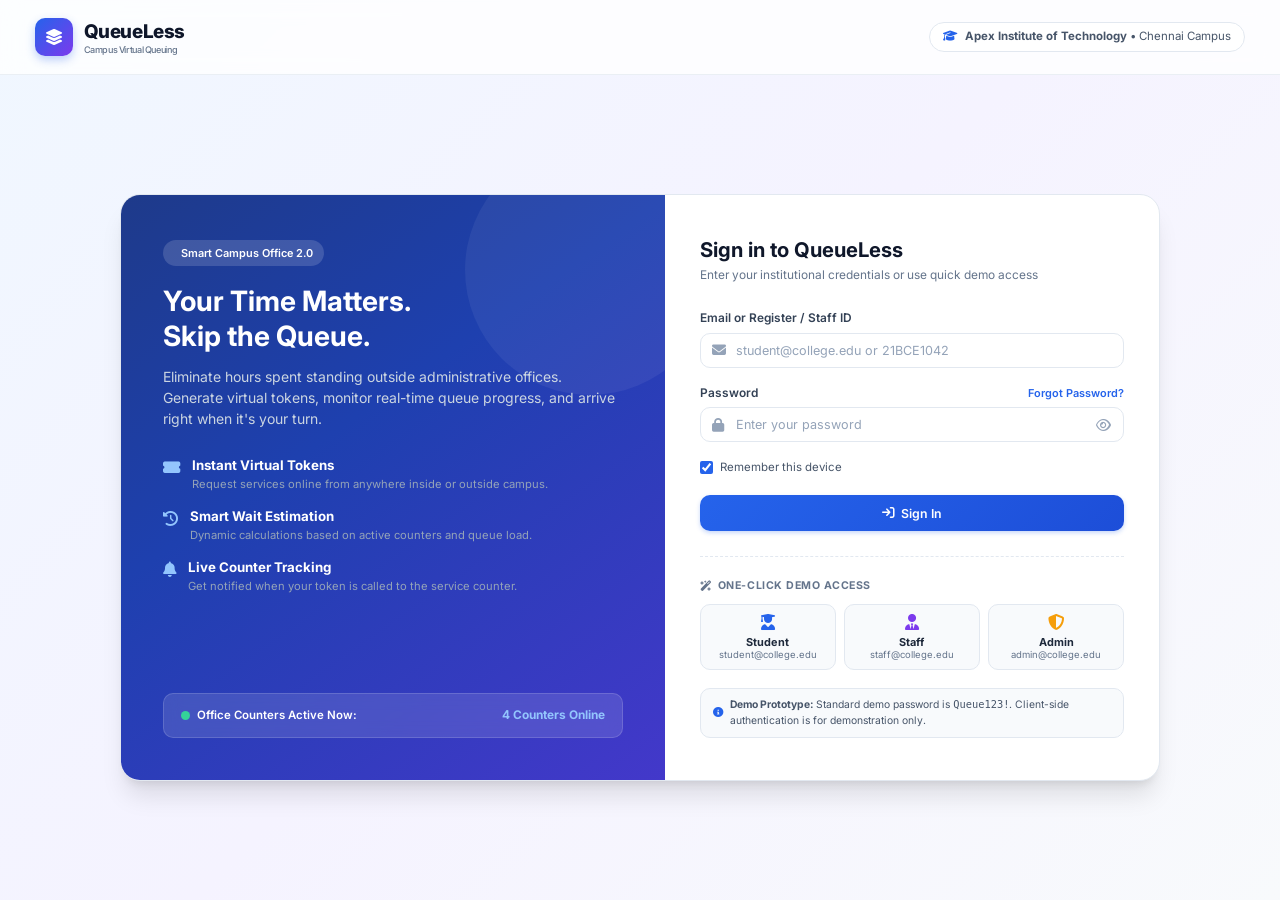
==== index.html @ 67f67917 "Initial commit: QueueLess - Smart College Queue and Token Management System" ====
<!DOCTYPE html>
<html lang="en">
<head>
  <meta charset="UTF-8">
  <meta name="viewport" content="width=device-width, initial-scale=1.0">
  <title>QueueLess – Smart College Queue and Token Management System</title>
  <link rel="preconnect" href="https://fonts.googleapis.com">
  <link rel="preconnect" href="https://fonts.gstatic.com" crossorigin>
  <link href="https://fonts.googleapis.com/css2?family=Inter:wght@300;400;500;600;700;800&display=swap" rel="stylesheet">
  <link rel="stylesheet" href="https://cdnjs.cloudflare.com/ajax/libs/font-awesome/6.5.1/css/all.min.css">
  <link rel="stylesheet" href="css/style.css">
</head>
<body class="auth-page">

  <!-- Header Bar -->
  <header class="auth-header">
    <div class="brand-logo">
      <div class="logo-icon">
        <i class="fa-solid fa-layer-group"></i>
      </div>
      <div>
        <span>QueueLess</span>
        <span style="font-size: 0.65rem; display: block; font-weight: 500; color: var(--slate-500); margin-top: -3px;">
          Campus Virtual Queuing
        </span>
      </div>
    </div>

    <div class="institution-pill">
      <i class="fa-solid fa-graduation-cap" style="color: var(--primary-600);"></i>
      <span><strong>Apex Institute of Technology</strong> • Chennai Campus</span>
    </div>
  </header>

  <!-- Main Container -->
  <main class="auth-main-container">
    <div class="auth-card-wrapper">
      
      <!-- Left Hero Pane -->
      <div class="auth-hero-pane">
        <div class="auth-hero-content">
          <div style="display: inline-flex; align-items: center; gap: 0.5rem; background: rgba(255,255,255,0.15); padding: 0.35rem 0.8rem; border-radius: var(--radius-full); font-size: 0.78rem; font-weight: 600; margin-bottom: 1.25rem;">
            <i class="fa-solid fa-sparkles"></i> Smart Campus Office 2.0
          </div>
          <h2>Your Time Matters.<br>Skip the Queue.</h2>
          <p>
            Eliminate hours spent standing outside administrative offices. Generate virtual tokens, monitor real-time queue progress, and arrive right when it's your turn.
          </p>

          <div class="feature-list">
            <div class="feature-item">
              <i class="fa-solid fa-ticket-simple"></i>
              <div>
                <h4>Instant Virtual Tokens</h4>
                <p>Request services online from anywhere inside or outside campus.</p>
              </div>
            </div>
            <div class="feature-item">
              <i class="fa-solid fa-clock-rotate-left"></i>
              <div>
                <h4>Smart Wait Estimation</h4>
                <p>Dynamic calculations based on active counters and queue load.</p>
              </div>
            </div>
            <div class="feature-item">
              <i class="fa-solid fa-bell"></i>
              <div>
                <h4>Live Counter Tracking</h4>
                <p>Get notified when your token is called to the service counter.</p>
              </div>
            </div>
          </div>
        </div>

        <div class="live-ticker-badge">
          <div style="display: flex; align-items: center;">
            <span class="pulse-dot"></span>
            <span style="font-size: 0.82rem; font-weight: 600;">Office Counters Active Now:</span>
          </div>
          <span style="font-size: 0.85rem; font-weight: 700; color: #93c5fd;" id="active-counters-counter">4 Counters Online</span>
        </div>
      </div>

      <!-- Right Form Pane -->
      <div class="auth-form-pane">
        <div class="auth-form-header">
          <h3>Sign in to QueueLess</h3>
          <p>Enter your institutional credentials or use quick demo access</p>
        </div>

        <form id="login-form">
          <div class="form-group">
            <label class="form-label" for="login-email">Email or Register / Staff ID</label>
            <div class="input-with-icon">
              <i class="fa-solid fa-envelope icon-prefix"></i>
              <input type="email" id="login-email" class="form-control" placeholder="student@college.edu or 21BCE1042" required autocomplete="email">
            </div>
          </div>

          <div class="form-group">
            <div style="display: flex; justify-content: space-between; align-items: center;">
              <label class="form-label" for="login-password">Password</label>
              <a href="#" id="btn-forgot-password" style="font-size: 0.78rem; font-weight: 600;">Forgot Password?</a>
            </div>
            <div class="input-with-icon">
              <i class="fa-solid fa-lock icon-prefix"></i>
              <input type="password" id="login-password" class="form-control" placeholder="Enter your password" required autocomplete="current-password">
              <button type="button" class="toggle-password" id="toggle-password-btn" aria-label="Toggle password visibility">
                <i class="fa-regular fa-eye"></i>
              </button>
            </div>
          </div>

          <div style="display: flex; align-items: center; justify-content: space-between; margin-bottom: 1.4rem;">
            <label style="display: flex; align-items: center; gap: 0.5rem; font-size: 0.82rem; color: var(--slate-600); cursor: pointer;">
              <input type="checkbox" id="remember-me" checked style="accent-color: var(--primary-600);">
              Remember this device
            </label>
          </div>

          <button type="submit" class="btn btn-primary" style="width: 100%; padding: 0.75rem;">
            <i class="fa-solid fa-arrow-right-to-bracket"></i> Sign In
          </button>
        </form>

        <!-- Quick 1-Click Demo Logins -->
        <div class="demo-accounts-section">
          <div class="demo-pills-label">
            <i class="fa-solid fa-wand-magic-sparkles"></i> One-Click Demo Access
          </div>

          <div class="demo-buttons-grid">
            <button type="button" class="demo-btn student" id="demo-student-btn" title="Login as Student (Aarav Patel)">
              <i class="fa-solid fa-user-graduate"></i>
              <span class="role-title">Student</span>
              <span class="role-desc">student@college.edu</span>
            </button>

            <button type="button" class="demo-btn staff" id="demo-staff-btn" title="Login as Office Staff (Mrs. Rekha Sharma)">
              <i class="fa-solid fa-user-tie"></i>
              <span class="role-title">Staff</span>
              <span class="role-desc">staff@college.edu</span>
            </button>

            <button type="button" class="demo-btn admin" id="demo-admin-btn" title="Login as Administrator (Dean Office)">
              <i class="fa-solid fa-shield-halved"></i>
              <span class="role-title">Admin</span>
              <span class="role-desc">admin@college.edu</span>
            </button>
          </div>

          <div class="disclaimer-banner">
            <i class="fa-solid fa-circle-info" style="color: var(--primary-600);"></i>
            <span>
              <strong>Demo Prototype:</strong> Standard demo password is <code>Queue123!</code>. Client-side authentication is for demonstration only.
            </span>
          </div>
        </div>

      </div>

    </div>
  </main>

  <!-- Forgot Password Modal -->
  <div class="modal-backdrop" id="modal-forgot-password">
    <div class="modal-card">
      <div class="modal-header">
        <h3><i class="fa-solid fa-key" style="color: var(--primary-600);"></i> Password Recovery</h3>
        <button class="close-btn" data-modal-close="modal-forgot-password"><i class="fa-solid fa-xmark"></i></button>
      </div>
      <div class="modal-body">
        <p style="font-size: 0.88rem; color: var(--slate-600); margin-bottom: 1.25rem;">
          In this prototype environment, enter your registered college email address to receive mock password reset instructions.
        </p>
        <div class="form-group">
          <label class="form-label" for="recovery-email">College Email ID</label>
          <div class="input-with-icon">
            <i class="fa-solid fa-envelope icon-prefix"></i>
            <input type="email" id="recovery-email" class="form-control" placeholder="yourname@college.edu" value="student@college.edu">
          </div>
        </div>
      </div>
      <div class="modal-footer">
        <button type="button" class="btn btn-secondary" data-modal-close="modal-forgot-password">Cancel</button>
        <button type="button" class="btn btn-primary" id="btn-submit-recovery">Send Reset Link</button>
      </div>
    </div>
  </div>

  <!-- Scripts -->
  <script src="js/data.js"></script>
  <script src="js/app.js"></script>
  <script>
    document.addEventListener('DOMContentLoaded', () => {
      // Check if already logged in
      const existingUser = window.queueLessStore.getAuth();
      if (existingUser) {
        if (existingUser.role === 'Student') window.location.href = 'student-dashboard.html';
        else if (existingUser.role === 'Staff') window.location.href = 'staff-dashboard.html';
        else if (existingUser.role === 'Admin') window.location.href = 'admin-dashboard.html';
        return;
      }

      // Password toggle
      const toggleBtn = document.getElementById('toggle-password-btn');
      const passwordInput = document.getElementById('login-password');
      toggleBtn.addEventListener('click', () => {
        const type = passwordInput.getAttribute('type') === 'password' ? 'text' : 'password';
        passwordInput.setAttribute('type', type);
        toggleBtn.innerHTML = type === 'password' ? '<i class="fa-regular fa-eye"></i>' : '<i class="fa-regular fa-eye-slash"></i>';
      });

      // Quick 1-Click Demo Buttons
      document.getElementById('demo-student-btn').addEventListener('click', () => {
        document.getElementById('login-email').value = 'student@college.edu';
        document.getElementById('login-password').value = 'Queue123!';
        submitLogin('student@college.edu', 'Queue123!');
      });

      document.getElementById('demo-staff-btn').addEventListener('click', () => {
        document.getElementById('login-email').value = 'staff@college.edu';
        document.getElementById('login-password').value = 'Queue123!';
        submitLogin('staff@college.edu', 'Queue123!');
      });

      document.getElementById('demo-admin-btn').addEventListener('click', () => {
        document.getElementById('login-email').value = 'admin@college.edu';
        document.getElementById('login-password').value = 'Queue123!';
        submitLogin('admin@college.edu', 'Queue123!');
      });

      // Form Submit
      const loginForm = document.getElementById('login-form');
      loginForm.addEventListener('submit', (e) => {
        e.preventDefault();
        const email = document.getElementById('login-email').value.trim();
        const password = document.getElementById('login-password').value;
        submitLogin(email, password);
      });

      function submitLogin(email, password) {
        if (!email || !password) {
          QueueLessApp.showToast('Please enter both email and password.', 'error', 'Validation Error');
          return;
        }

        // Demo credential checks
        let userRole = null;
        let userData = null;

        if (email.toLowerCase() === 'student@college.edu' || email.toLowerCase() === '21bce1042') {
          userRole = 'Student';
          const profile = window.queueLessStore.getStudentProfile();
          userData = {
            name: profile.name,
            email: profile.email,
            role: 'Student',
            id: profile.registerNumber,
            department: profile.department
          };
        } else if (email.toLowerCase() === 'staff@college.edu') {
          userRole = 'Staff';
          const staff = window.queueLessStore.getStaff()[0];
          userData = {
            name: staff.name,
            email: staff.email,
            role: 'Staff',
            id: staff.id,
            department: staff.department
          };
        } else if (email.toLowerCase() === 'admin@college.edu') {
          userRole = 'Admin';
          userData = {
            name: 'Dr. K. Narayanan (Dean)',
            email: 'admin@college.edu',
            role: 'Admin',
            id: 'ADM-001',
            department: 'College Administration'
          };
        } else {
          // If password matches demo standard, infer role or default to Student
          if (password === 'Queue123!') {
            userRole = 'Student';
            userData = {
              name: email.split('@')[0].toUpperCase(),
              email: email,
              role: 'Student',
              id: 'STU-' + Math.floor(Math.random() * 9000 + 1000),
              department: 'General Engineering'
            };
          } else {
            QueueLessApp.showToast('Invalid credentials. For demo, use student@college.edu, staff@college.edu, or admin@college.edu with password Queue123!', 'error', 'Login Failed');
            return;
          }
        }

        // Store session
        window.queueLessStore.setAuth(userData);
        QueueLessApp.showToast(`Welcome back, ${userData.name}! Redirecting to ${userRole} Dashboard...`, 'success', 'Login Successful');

        setTimeout(() => {
          if (userRole === 'Student') window.location.href = 'student-dashboard.html';
          else if (userRole === 'Staff') window.location.href = 'staff-dashboard.html';
          else if (userRole === 'Admin') window.location.href = 'admin-dashboard.html';
        }, 700);
      }

      // Forgot password modal triggers
      document.getElementById('btn-forgot-password').addEventListener('click', (e) => {
        e.preventDefault();
        QueueLessApp.openModal('modal-forgot-password');
      });

      document.getElementById('btn-submit-recovery').addEventListener('click', () => {
        const email = document.getElementById('recovery-email').value;
        if (!email) {
          QueueLessApp.showToast('Please enter your registered email.', 'error');
          return;
        }
        QueueLessApp.closeModal('modal-forgot-password');
        QueueLessApp.showToast(`Password recovery link simulated for ${email}. Check your demo mailbox!`, 'success', 'Recovery Email Sent');
      });
    });
  </script>
</body>
</html>
---- css/style.css ----
/* ==========================================================================
   QueueLess - Smart College Queue and Token Management System
   style.css - Premium Modern SaaS Design System
   ========================================================================== */

@import url('https://fonts.googleapis.com/css2?family=Inter:wght@300;400;500;600;700;800&display=swap');

:root {
  /* Brand Color Palette */
  --primary-50: #eff6ff;
  --primary-100: #dbeafe;
  --primary-200: #bfdbfe;
  --primary-500: #3b82f6;
  --primary-600: #2563eb;
  --primary-700: #1d4ed8;
  --primary-800: #1e40af;
  --primary-900: #1e3a8a;

  /* Accent Colors (Subtle Violet) */
  --accent-50: #f5f3ff;
  --accent-100: #ede9fe;
  --accent-500: #8b5cf6;
  --accent-600: #7c3aed;
  --accent-700: #6d28d9;

  /* Neutral Shades */
  --slate-50: #f8fafc;
  --slate-100: #f1f5f9;
  --slate-200: #e2e8f0;
  --slate-300: #cbd5e1;
  --slate-400: #94a3b8;
  --slate-500: #64748b;
  --slate-600: #475569;
  --slate-700: #334155;
  --slate-800: #1e293b;
  --slate-900: #0f172a;

  /* Semantic Feedback */
  --success-bg: #ecfdf5;
  --success-text: #065f46;
  --success-border: #a7f3d0;
  --success-main: #10b981;

  --warning-bg: #fffbeb;
  --warning-text: #92400e;
  --warning-border: #fde68a;
  --warning-main: #f59e0b;

  --danger-bg: #fef2f2;
  --danger-text: #991b1b;
  --danger-border: #fecaca;
  --danger-main: #ef4444;

  --info-bg: #f0f9ff;
  --info-text: #075985;
  --info-border: #bae6fd;
  --info-main: #0ea5e9;

  /* Surfaces & Shadows */
  --bg-page: #f8fafc;
  --bg-card: #ffffff;
  --border-light: #e2e8f0;
  --border-hover: #cbd5e1;
  
  --shadow-xs: 0 1px 2px 0 rgb(0 0 0 / 0.05);
  --shadow-sm: 0 1px 3px 0 rgb(0 0 0 / 0.1), 0 1px 2px -1px rgb(0 0 0 / 0.1);
  --shadow-md: 0 4px 6px -1px rgb(0 0 0 / 0.1), 0 2px 4px -2px rgb(0 0 0 / 0.1);
  --shadow-lg: 0 10px 15px -3px rgb(0 0 0 / 0.1), 0 4px 6px -4px rgb(0 0 0 / 0.1);
  --shadow-xl: 0 20px 25px -5px rgb(0 0 0 / 0.1), 0 8px 10px -6px rgb(0 0 0 / 0.1);
  --shadow-floating: 0 14px 28px rgba(37, 99, 235, 0.12), 0 10px 10px rgba(0, 0, 0, 0.06);

  /* Dimensions */
  --sidebar-width: 260px;
  --navbar-height: 70px;
  --radius-sm: 6px;
  --radius-md: 10px;
  --radius-lg: 14px;
  --radius-xl: 20px;
  --radius-full: 9999px;

  /* Transitions */
  --transition-fast: 150ms ease;
  --transition-normal: 250ms ease;
}

/* ==========================================================================
   Base & Reset
   ========================================================================== */
*, *::before, *::after {
  box-sizing: border-box;
  margin: 0;
  padding: 0;
}

html {
  font-family: 'Inter', system-ui, -apple-system, BlinkMacSystemFont, "Segoe UI", Roboto, sans-serif;
  font-size: 14px;
  line-height: 1.5;
  color: var(--slate-800);
  background-color: var(--bg-page);
  -webkit-font-smoothing: antialiased;
  -moz-osx-font-smoothing: grayscale;
}

body {
  min-height: 100vh;
  overflow-x: hidden;
  background-color: var(--bg-page);
}

a {
  color: var(--primary-600);
  text-decoration: none;
  transition: color var(--transition-fast);
}

a:hover {
  color: var(--primary-800);
}

button {
  font-family: inherit;
  cursor: pointer;
  border: none;
  background: none;
  outline: none;
}

input, select, textarea {
  font-family: inherit;
  font-size: inherit;
  color: inherit;
  outline: none;
}

img {
  max-width: 100%;
  display: block;
}

/* Utility Typography */
h1, h2, h3, h4, h5, h6 {
  font-weight: 700;
  color: var(--slate-900);
  line-height: 1.25;
}

h1 { font-size: 1.85rem; }
h2 { font-size: 1.45rem; }
h3 { font-size: 1.2rem; }
h4 { font-size: 1.05rem; }

p {
  color: var(--slate-600);
}

.text-muted { color: var(--slate-500) !important; }
.text-xs { font-size: 0.75rem; }
.text-sm { font-size: 0.85rem; }
.text-md { font-size: 0.95rem; }
.text-lg { font-size: 1.15rem; }
.text-xl { font-size: 1.35rem; }
.font-semibold { font-weight: 600; }
.font-bold { font-weight: 700; }

/* ==========================================================================
   Buttons & Interactive Elements
   ========================================================================== */
.btn {
  display: inline-flex;
  align-items: center;
  justify-content: center;
  gap: 0.5rem;
  padding: 0.6rem 1.1rem;
  font-size: 0.88rem;
  font-weight: 600;
  border-radius: var(--radius-md);
  transition: all var(--transition-fast);
  white-space: nowrap;
}

.btn-primary {
  background: linear-gradient(135deg, var(--primary-600), var(--primary-700));
  color: #ffffff;
  box-shadow: 0 2px 4px rgba(37, 99, 235, 0.25);
}

.btn-primary:hover {
  background: linear-gradient(135deg, var(--primary-700), var(--primary-800));
  box-shadow: 0 4px 8px rgba(37, 99, 235, 0.35);
  transform: translateY(-1px);
}

.btn-secondary {
  background-color: var(--slate-100);
  color: var(--slate-700);
  border: 1px solid var(--slate-200);
}

.btn-secondary:hover {
  background-color: var(--slate-200);
  color: var(--slate-900);
}

.btn-outline {
  background-color: transparent;
  color: var(--primary-600);
  border: 1.5px solid var(--primary-200);
}

.btn-outline:hover {
  background-color: var(--primary-50);
  border-color: var(--primary-600);
}

.btn-success {
  background-color: var(--success-main);
  color: #ffffff;
}

.btn-success:hover {
  background-color: #059669;
}

.btn-danger {
  background-color: var(--danger-main);
  color: #ffffff;
}

.btn-danger:hover {
  background-color: #dc2626;
}

.btn-warning {
  background-color: var(--warning-main);
  color: #ffffff;
}

.btn-warning:hover {
  background-color: #d97706;
}

.btn-sm {
  padding: 0.38rem 0.75rem;
  font-size: 0.8rem;
  border-radius: var(--radius-sm);
}

.btn-lg {
  padding: 0.85rem 1.6rem;
  font-size: 1rem;
  border-radius: var(--radius-lg);
}

.btn-icon-only {
  width: 36px;
  height: 36px;
  padding: 0;
  border-radius: var(--radius-md);
  display: inline-flex;
  align-items: center;
  justify-content: center;
}

/* ==========================================================================
   Badges & Tags
   ========================================================================== */
.badge {
  display: inline-flex;
  align-items: center;
  gap: 0.35rem;
  padding: 0.25rem 0.65rem;
  font-size: 0.75rem;
  font-weight: 600;
  border-radius: var(--radius-full);
  text-transform: capitalize;
  letter-spacing: 0.02em;
}

.badge-waiting {
  background-color: #fef3c7;
  color: #92400e;
  border: 1px solid #fde68a;
}

.badge-called {
  background-color: #ede9fe;
  color: #6d28d9;
  border: 1px solid #ddd6fe;
  animation: pulse-border 2s infinite;
}

.badge-processing {
  background-color: #dbeafe;
  color: #1e40af;
  border: 1px solid #bfdbfe;
}

.badge-completed {
  background-color: #d1fae5;
  color: #065f46;
  border: 1px solid #a7f3d0;
}

.badge-cancelled {
  background-color: #fee2e2;
  color: #991b1b;
  border: 1px solid #fecaca;
}

.badge-priority {
  background: linear-gradient(135deg, #ef4444, #dc2626);
  color: #ffffff;
  font-size: 0.7rem;
  padding: 0.2rem 0.55rem;
  text-transform: uppercase;
  font-weight: 700;
  box-shadow: 0 1px 3px rgba(239, 68, 68, 0.35);
}

.badge-available {
  background-color: #d1fae5;
  color: #065f46;
  border: 1px solid #a7f3d0;
}

.badge-serving {
  background-color: #dbeafe;
  color: #1e40af;
  border: 1px solid #bfdbfe;
}

.badge-paused {
  background-color: #fef3c7;
  color: #92400e;
  border: 1px solid #fde68a;
}

.badge-offline {
  background-color: #f1f5f9;
  color: #64748b;
  border: 1px solid #e2e8f0;
}

@keyframes pulse-border {
  0% { box-shadow: 0 0 0 0 rgba(124, 58, 237, 0.4); }
  70% { box-shadow: 0 0 0 6px rgba(124, 58, 237, 0); }
  100% { box-shadow: 0 0 0 0 rgba(124, 58, 237, 0); }
}

/* ==========================================================================
   Form Controls
   ========================================================================== */
.form-group {
  margin-bottom: 1.15rem;
  display: flex;
  flex-direction: column;
  gap: 0.4rem;
}

.form-label {
  font-size: 0.85rem;
  font-weight: 600;
  color: var(--slate-700);
}

.form-control {
  width: 100%;
  padding: 0.65rem 0.95rem;
  border: 1.5px solid var(--slate-200);
  border-radius: var(--radius-md);
  background-color: #ffffff;
  color: var(--slate-800);
  font-size: 0.9rem;
  transition: all var(--transition-fast);
}

.form-control:focus {
  border-color: var(--primary-600);
  box-shadow: 0 0 0 3px rgba(37, 99, 235, 0.15);
}

.form-control::placeholder {
  color: var(--slate-400);
}

.input-with-icon {
  position: relative;
  display: flex;
  align-items: center;
}

.input-with-icon i.icon-prefix {
  position: absolute;
  left: 0.9rem;
  color: var(--slate-400);
  pointer-events: none;
}

.input-with-icon .form-control {
  padding-left: 2.5rem;
}

.input-with-icon .toggle-password {
  position: absolute;
  right: 0.9rem;
  color: var(--slate-400);
  cursor: pointer;
  background: none;
  border: none;
  padding: 0;
}

.input-with-icon .toggle-password:hover {
  color: var(--slate-700);
}

.form-hint {
  font-size: 0.75rem;
  color: var(--slate-500);
}

/* ==========================================================================
   Cards & Layout Components
   ========================================================================== */
.card {
  background: var(--bg-card);
  border-radius: var(--radius-lg);
  border: 1px solid var(--border-light);
  box-shadow: var(--shadow-sm);
  padding: 1.4rem;
  transition: box-shadow var(--transition-normal);
}

.card:hover {
  box-shadow: var(--shadow-md);
}

.card-header {
  display: flex;
  align-items: center;
  justify-content: space-between;
  margin-bottom: 1.1rem;
  padding-bottom: 0.75rem;
  border-bottom: 1px solid var(--slate-100);
}

.card-title {
  font-size: 1.1rem;
  font-weight: 700;
  color: var(--slate-900);
  display: flex;
  align-items: center;
  gap: 0.6rem;
}

.card-title i {
  color: var(--primary-600);
}

/* KPI Stat Cards */
.stats-grid {
  display: grid;
  grid-template-columns: repeat(auto-fit, minmax(210px, 1fr));
  gap: 1.1rem;
  margin-bottom: 1.6rem;
}

.stat-card {
  background: var(--bg-card);
  border: 1px solid var(--border-light);
  border-radius: var(--radius-lg);
  padding: 1.25rem;
  display: flex;
  align-items: center;
  gap: 1.1rem;
  box-shadow: var(--shadow-xs);
  transition: all var(--transition-fast);
}

.stat-card:hover {
  transform: translateY(-2px);
  box-shadow: var(--shadow-md);
  border-color: var(--slate-300);
}

.stat-icon {
  width: 48px;
  height: 48px;
  border-radius: var(--radius-md);
  display: flex;
  align-items: center;
  justify-content: center;
  font-size: 1.35rem;
  flex-shrink: 0;
}

.stat-icon.blue { background-color: var(--primary-50); color: var(--primary-600); }
.stat-icon.violet { background-color: var(--accent-50); color: var(--accent-600); }
.stat-icon.green { background-color: var(--success-bg); color: var(--success-main); }
.stat-icon.amber { background-color: var(--warning-bg); color: var(--warning-main); }
.stat-icon.red { background-color: var(--danger-bg); color: var(--danger-main); }

.stat-content {
  display: flex;
  flex-direction: column;
}

.stat-value {
  font-size: 1.55rem;
  font-weight: 800;
  color: var(--slate-900);
  line-height: 1.2;
}

.stat-label {
  font-size: 0.8rem;
  color: var(--slate-500);
  font-weight: 500;
}

.stat-trend {
  font-size: 0.72rem;
  margin-top: 0.25rem;
  display: flex;
  align-items: center;
  gap: 0.25rem;
}

.trend-up { color: var(--success-main); }
.trend-down { color: var(--danger-main); }

/* ==========================================================================
   Public Auth Screen (Login)
   ========================================================================== */
.auth-page {
  min-height: 100vh;
  display: flex;
  flex-direction: column;
  background: linear-gradient(135deg, #f0f7ff 0%, #f5f3ff 50%, #f8fafc 100%);
  position: relative;
}

.auth-header {
  display: flex;
  align-items: center;
  justify-content: space-between;
  padding: 1.25rem 2.5rem;
  border-bottom: 1px solid rgba(226, 232, 240, 0.7);
  background: rgba(255, 255, 255, 0.8);
  backdrop-filter: blur(10px);
}

.brand-logo {
  display: flex;
  align-items: center;
  gap: 0.75rem;
  font-size: 1.35rem;
  font-weight: 800;
  color: var(--slate-900);
  letter-spacing: -0.02em;
}

.brand-logo .logo-icon {
  width: 38px;
  height: 38px;
  background: linear-gradient(135deg, var(--primary-600), var(--accent-600));
  color: #ffffff;
  border-radius: var(--radius-md);
  display: flex;
  align-items: center;
  justify-content: center;
  font-size: 1.15rem;
  box-shadow: 0 4px 10px rgba(37, 99, 235, 0.3);
}

.institution-pill {
  display: flex;
  align-items: center;
  gap: 0.6rem;
  font-size: 0.82rem;
  color: var(--slate-600);
  background: #ffffff;
  padding: 0.4rem 0.9rem;
  border-radius: var(--radius-full);
  border: 1px solid var(--slate-200);
}

.auth-main-container {
  flex: 1;
  display: flex;
  align-items: center;
  justify-content: center;
  padding: 2.5rem 1.5rem;
}

.auth-card-wrapper {
  width: 100%;
  max-width: 1040px;
  display: grid;
  grid-template-columns: 1.1fr 1fr;
  background: #ffffff;
  border-radius: var(--radius-xl);
  border: 1px solid var(--slate-200);
  box-shadow: var(--shadow-xl);
  overflow: hidden;
}

.auth-hero-pane {
  background: linear-gradient(145deg, #1e3a8a 0%, #1e40af 40%, #4338ca 100%);
  color: #ffffff;
  padding: 3rem;
  display: flex;
  flex-direction: column;
  justify-content: space-between;
  position: relative;
  overflow: hidden;
}

.auth-hero-pane::before {
  content: '';
  position: absolute;
  top: -50px;
  right: -50px;
  width: 250px;
  height: 250px;
  border-radius: 50%;
  background: rgba(255, 255, 255, 0.06);
  pointer-events: none;
}

.auth-hero-content h2 {
  color: #ffffff;
  font-size: 2rem;
  line-height: 1.25;
  margin-bottom: 0.9rem;
}

.auth-hero-content p {
  color: #cbd5e1;
  font-size: 1rem;
  margin-bottom: 2rem;
}

.feature-list {
  display: flex;
  flex-direction: column;
  gap: 1.1rem;
}

.feature-item {
  display: flex;
  align-items: flex-start;
  gap: 0.85rem;
}

.feature-item i {
  color: #93c5fd;
  font-size: 1.1rem;
  margin-top: 0.2rem;
}

.feature-item div h4 {
  color: #ffffff;
  font-size: 0.95rem;
  margin-bottom: 0.15rem;
}

.feature-item div p {
  color: #94a3b8;
  font-size: 0.8rem;
  margin-bottom: 0;
}

.live-ticker-badge {
  background: rgba(255, 255, 255, 0.12);
  backdrop-filter: blur(8px);
  border: 1px solid rgba(255, 255, 255, 0.15);
  padding: 0.9rem 1.2rem;
  border-radius: var(--radius-md);
  display: flex;
  align-items: center;
  justify-content: space-between;
}

.live-ticker-badge .pulse-dot {
  width: 9px;
  height: 9px;
  border-radius: 50%;
  background-color: #34d399;
  display: inline-block;
  margin-right: 0.5rem;
  animation: pulse-dot 1.5s infinite;
}

@keyframes pulse-dot {
  0% { transform: scale(0.9); opacity: 0.8; }
  50% { transform: scale(1.3); opacity: 1; }
  100% { transform: scale(0.9); opacity: 0.8; }
}

.auth-form-pane {
  padding: 3rem 2.5rem;
  display: flex;
  flex-direction: column;
  justify-content: center;
}

.auth-form-header {
  margin-bottom: 1.8rem;
}

.auth-form-header h3 {
  font-size: 1.45rem;
  color: var(--slate-900);
}

.auth-form-header p {
  font-size: 0.85rem;
  color: var(--slate-500);
  margin-top: 0.25rem;
}

/* One-Click Demo Logins */
.demo-accounts-section {
  margin-top: 1.75rem;
  padding-top: 1.5rem;
  border-top: 1px dashed var(--slate-200);
}

.demo-pills-label {
  font-size: 0.76rem;
  font-weight: 700;
  text-transform: uppercase;
  letter-spacing: 0.05em;
  color: var(--slate-500);
  margin-bottom: 0.75rem;
  display: flex;
  align-items: center;
  gap: 0.4rem;
}

.demo-buttons-grid {
  display: grid;
  grid-template-columns: repeat(3, 1fr);
  gap: 0.6rem;
}

.demo-btn {
  display: flex;
  flex-direction: column;
  align-items: center;
  padding: 0.65rem 0.5rem;
  background: var(--slate-50);
  border: 1px solid var(--slate-200);
  border-radius: var(--radius-md);
  transition: all var(--transition-fast);
  text-align: center;
}

.demo-btn:hover {
  background: var(--primary-50);
  border-color: var(--primary-500);
  transform: translateY(-1px);
}

.demo-btn i {
  font-size: 1.15rem;
  margin-bottom: 0.35rem;
}

.demo-btn.student i { color: var(--primary-600); }
.demo-btn.staff i { color: var(--accent-600); }
.demo-btn.admin i { color: var(--warning-main); }

.demo-btn span.role-title {
  font-size: 0.78rem;
  font-weight: 700;
  color: var(--slate-800);
}

.demo-btn span.role-desc {
  font-size: 0.68rem;
  color: var(--slate-500);
}

.disclaimer-banner {
  background-color: #f8fafc;
  border: 1px solid var(--slate-200);
  border-radius: var(--radius-md);
  padding: 0.6rem 0.9rem;
  font-size: 0.74rem;
  color: var(--slate-600);
  margin-top: 1.25rem;
  display: flex;
  align-items: center;
  gap: 0.5rem;
}

/* ==========================================================================
   Dashboard Shell Layout
   ========================================================================== */
.dashboard-layout {
  display: flex;
  min-height: 100vh;
}

/* Sidebar */
.sidebar {
  width: var(--sidebar-width);
  background: #ffffff;
  border-right: 1px solid var(--slate-200);
  display: flex;
  flex-direction: column;
  position: fixed;
  top: 0;
  bottom: 0;
  left: 0;
  z-index: 100;
  transition: transform var(--transition-normal);
}

.sidebar-header {
  height: var(--navbar-height);
  padding: 0 1.4rem;
  display: flex;
  align-items: center;
  justify-content: space-between;
  border-bottom: 1px solid var(--slate-100);
}

.sidebar-brand {
  display: flex;
  align-items: center;
  gap: 0.65rem;
  font-size: 1.25rem;
  font-weight: 800;
  color: var(--slate-900);
}

.sidebar-brand .brand-badge {
  font-size: 0.65rem;
  font-weight: 700;
  padding: 0.15rem 0.45rem;
  border-radius: var(--radius-full);
  background: var(--primary-100);
  color: var(--primary-700);
}

.sidebar-role-indicator {
  padding: 0.9rem 1.4rem;
  border-bottom: 1px solid var(--slate-100);
  display: flex;
  align-items: center;
  gap: 0.75rem;
  background-color: var(--slate-50);
}

.role-avatar {
  width: 36px;
  height: 36px;
  border-radius: var(--radius-md);
  background: linear-gradient(135deg, var(--primary-600), var(--accent-600));
  color: #ffffff;
  display: flex;
  align-items: center;
  justify-content: center;
  font-size: 0.95rem;
  font-weight: 700;
}

.role-info {
  display: flex;
  flex-direction: column;
  overflow: hidden;
}

.role-name {
  font-size: 0.85rem;
  font-weight: 700;
  color: var(--slate-900);
  white-space: nowrap;
  text-overflow: ellipsis;
  overflow: hidden;
}

.role-title-tag {
  font-size: 0.72rem;
  color: var(--slate-500);
}

.sidebar-nav {
  flex: 1;
  padding: 1rem 0.8rem;
  overflow-y: auto;
  display: flex;
  flex-direction: column;
  gap: 0.3rem;
}

.nav-section-title {
  font-size: 0.68rem;
  font-weight: 700;
  text-transform: uppercase;
  color: var(--slate-400);
  letter-spacing: 0.05em;
  padding: 0.75rem 0.65rem 0.35rem 0.65rem;
}

.nav-link {
  display: flex;
  align-items: center;
  justify-content: space-between;
  padding: 0.68rem 0.85rem;
  border-radius: var(--radius-md);
  color: var(--slate-600);
  font-weight: 600;
  font-size: 0.88rem;
  transition: all var(--transition-fast);
}

.nav-link .nav-left {
  display: flex;
  align-items: center;
  gap: 0.75rem;
}

.nav-link i {
  font-size: 1.05rem;
  width: 20px;
  text-align: center;
  color: var(--slate-400);
  transition: color var(--transition-fast);
}

.nav-link:hover {
  background-color: var(--slate-100);
  color: var(--slate-900);
}

.nav-link:hover i {
  color: var(--primary-600);
}

.nav-link.active {
  background-color: var(--primary-50);
  color: var(--primary-700);
}

.nav-link.active i {
  color: var(--primary-600);
}

.nav-badge {
  background-color: var(--primary-600);
  color: #ffffff;
  font-size: 0.68rem;
  font-weight: 700;
  padding: 0.15rem 0.45rem;
  border-radius: var(--radius-full);
}

.sidebar-footer {
  padding: 1rem 0.8rem;
  border-top: 1px solid var(--slate-100);
  display: flex;
  flex-direction: column;
  gap: 0.5rem;
}

/* Main Content Area */
.main-wrapper {
  flex: 1;
  margin-left: var(--sidebar-width);
  display: flex;
  flex-direction: column;
  min-height: 100vh;
  background-color: var(--bg-page);
}

/* Top Navbar */
.top-navbar {
  height: var(--navbar-height);
  background: #ffffff;
  border-bottom: 1px solid var(--slate-200);
  display: flex;
  align-items: center;
  justify-content: space-between;
  padding: 0 2rem;
  position: sticky;
  top: 0;
  z-index: 90;
}

.nav-left-bar {
  display: flex;
  align-items: center;
  gap: 1.2rem;
}

.mobile-menu-btn {
  display: none;
  font-size: 1.25rem;
  color: var(--slate-700);
  padding: 0.4rem;
}

.page-breadcrumb {
  display: flex;
  align-items: center;
  gap: 0.5rem;
  font-size: 0.85rem;
  color: var(--slate-500);
}

.page-breadcrumb .current {
  color: var(--slate-900);
  font-weight: 600;
}

.nav-right-bar {
  display: flex;
  align-items: center;
  gap: 1rem;
}

/* Quick Role Switcher Pill in Header */
.role-switcher-dropdown {
  position: relative;
}

.role-switcher-btn {
  display: flex;
  align-items: center;
  gap: 0.5rem;
  padding: 0.45rem 0.85rem;
  border-radius: var(--radius-full);
  background-color: var(--slate-100);
  border: 1px solid var(--slate-200);
  font-size: 0.78rem;
  font-weight: 600;
  color: var(--slate-700);
  transition: all var(--transition-fast);
}

.role-switcher-btn:hover {
  background-color: var(--slate-200);
}

/* Notifications Button & Dropdown */
.notification-menu-wrapper {
  position: relative;
}

.nav-icon-btn {
  position: relative;
  width: 38px;
  height: 38px;
  border-radius: var(--radius-md);
  display: flex;
  align-items: center;
  justify-content: center;
  color: var(--slate-600);
  background-color: var(--slate-50);
  border: 1px solid var(--slate-200);
  transition: all var(--transition-fast);
}

.nav-icon-btn:hover {
  background-color: var(--slate-100);
  color: var(--slate-900);
}

.notif-badge-count {
  position: absolute;
  top: -4px;
  right: -4px;
  background-color: var(--danger-main);
  color: #ffffff;
  font-size: 0.65rem;
  font-weight: 700;
  min-width: 17px;
  height: 17px;
  border-radius: 9px;
  display: flex;
  align-items: center;
  justify-content: center;
  padding: 0 3px;
  border: 2px solid #ffffff;
}

.notifications-dropdown {
  position: absolute;
  right: 0;
  top: calc(100% + 10px);
  width: 340px;
  background: #ffffff;
  border-radius: var(--radius-lg);
  border: 1px solid var(--slate-200);
  box-shadow: var(--shadow-xl);
  display: none;
  flex-direction: column;
  z-index: 150;
  overflow: hidden;
}

.notifications-dropdown.show {
  display: flex;
  animation: dropdown-fade-in 0.2s ease forwards;
}

@keyframes dropdown-fade-in {
  from { opacity: 0; transform: translateY(-8px); }
  to { opacity: 1; transform: translateY(0); }
}

.dropdown-header {
  padding: 0.9rem 1.1rem;
  border-bottom: 1px solid var(--slate-100);
  display: flex;
  align-items: center;
  justify-content: space-between;
}

.dropdown-header h4 {
  font-size: 0.95rem;
  color: var(--slate-900);
}

.notifications-list {
  max-height: 340px;
  overflow-y: auto;
}

.notif-item {
  padding: 0.85rem 1.1rem;
  border-bottom: 1px solid var(--slate-100);
  display: flex;
  gap: 0.75rem;
  transition: background var(--transition-fast);
  cursor: pointer;
}

.notif-item:hover {
  background-color: var(--slate-50);
}

.notif-item.unread {
  background-color: #f0f7ff;
}

.notif-icon {
  width: 30px;
  height: 30px;
  border-radius: var(--radius-full);
  display: flex;
  align-items: center;
  justify-content: center;
  font-size: 0.85rem;
  flex-shrink: 0;
}

.notif-icon.info { background: var(--primary-100); color: var(--primary-700); }
.notif-icon.success { background: var(--success-bg); color: var(--success-main); }
.notif-icon.warning { background: var(--warning-bg); color: var(--warning-main); }

.notif-text {
  flex: 1;
}

.notif-title {
  font-size: 0.82rem;
  font-weight: 600;
  color: var(--slate-900);
  margin-bottom: 0.15rem;
}

.notif-message {
  font-size: 0.76rem;
  color: var(--slate-600);
  line-height: 1.35;
}

.notif-time {
  font-size: 0.68rem;
  color: var(--slate-400);
  margin-top: 0.3rem;
}

.dropdown-footer {
  padding: 0.7rem 1.1rem;
  background-color: var(--slate-50);
  border-top: 1px solid var(--slate-100);
  display: flex;
  justify-content: space-between;
  align-items: center;
}

.dropdown-footer button {
  font-size: 0.75rem;
  color: var(--primary-600);
  font-weight: 600;
}

.dropdown-footer button:hover {
  text-decoration: underline;
}

/* User Profile Menu */
.user-profile-menu {
  display: flex;
  align-items: center;
  gap: 0.65rem;
  padding: 0.35rem 0.6rem;
  border-radius: var(--radius-md);
  cursor: pointer;
  transition: background var(--transition-fast);
}

.user-profile-menu:hover {
  background-color: var(--slate-100);
}

.user-avatar-sm {
  width: 34px;
  height: 34px;
  border-radius: var(--radius-full);
  background: linear-gradient(135deg, var(--primary-600), var(--accent-600));
  color: #ffffff;
  display: flex;
  align-items: center;
  justify-content: center;
  font-weight: 700;
  font-size: 0.85rem;
}

.user-meta-sm {
  display: flex;
  flex-direction: column;
  text-align: left;
}

.user-meta-sm .name {
  font-size: 0.82rem;
  font-weight: 700;
  color: var(--slate-900);
}

.user-meta-sm .dept {
  font-size: 0.7rem;
  color: var(--slate-500);
}

/* Dashboard Body Container */
.content-body {
  flex: 1;
  padding: 1.8rem 2rem 3rem 2rem;
}

/* Tab/View Content Panes */
.view-pane {
  display: none;
}

.view-pane.active {
  display: block;
  animation: view-fade-in 0.25s ease forwards;
}

@keyframes view-fade-in {
  from { opacity: 0; transform: translateY(6px); }
  to { opacity: 1; transform: translateY(0); }
}

/* View Header */
.view-header {
  display: flex;
  align-items: center;
  justify-content: space-between;
  margin-bottom: 1.6rem;
  flex-wrap: wrap;
  gap: 1rem;
}

.view-title-group h2 {
  font-size: 1.55rem;
  color: var(--slate-900);
}

.view-title-group p {
  font-size: 0.85rem;
  color: var(--slate-500);
  margin-top: 0.2rem;
}

/* Welcome Banner in Student/Staff */
.welcome-hero-banner {
  background: linear-gradient(135deg, #1e40af 0%, #2563eb 60%, #4f46e5 100%);
  color: #ffffff;
  border-radius: var(--radius-xl);
  padding: 1.8rem 2.2rem;
  margin-bottom: 1.8rem;
  display: flex;
  align-items: center;
  justify-content: space-between;
  box-shadow: 0 10px 20px -5px rgba(37, 99, 235, 0.25);
  position: relative;
  overflow: hidden;
}

.welcome-hero-banner::after {
  content: '';
  position: absolute;
  right: -20px;
  bottom: -40px;
  width: 180px;
  height: 180px;
  background: rgba(255, 255, 255, 0.08);
  border-radius: 50%;
  pointer-events: none;
}

.welcome-text h2 {
  color: #ffffff;
  font-size: 1.65rem;
  margin-bottom: 0.4rem;
}

.welcome-text p {
  color: #dbeafe;
  font-size: 0.95rem;
  max-width: 580px;
}

.welcome-actions {
  display: flex;
  gap: 0.8rem;
}

/* ==========================================================================
   Services Catalog & Service Cards
   ========================================================================== */
.services-filter-bar {
  display: flex;
  align-items: center;
  justify-content: space-between;
  gap: 1rem;
  margin-bottom: 1.4rem;
  flex-wrap: wrap;
}

.filter-pills {
  display: flex;
  gap: 0.5rem;
  overflow-x: auto;
  padding-bottom: 0.25rem;
}

.filter-pill {
  padding: 0.45rem 0.95rem;
  border-radius: var(--radius-full);
  font-size: 0.8rem;
  font-weight: 600;
  background: #ffffff;
  border: 1px solid var(--slate-200);
  color: var(--slate-600);
  cursor: pointer;
  transition: all var(--transition-fast);
  white-space: nowrap;
}

.filter-pill:hover {
  background: var(--slate-100);
  color: var(--slate-900);
}

.filter-pill.active {
  background: var(--primary-600);
  color: #ffffff;
  border-color: var(--primary-600);
  box-shadow: 0 2px 4px rgba(37, 99, 235, 0.25);
}

.services-grid {
  display: grid;
  grid-template-columns: repeat(auto-fill, minmax(320px, 1fr));
  gap: 1.25rem;
}

.service-card {
  background: #ffffff;
  border-radius: var(--radius-lg);
  border: 1px solid var(--border-light);
  padding: 1.4rem;
  display: flex;
  flex-direction: column;
  justify-content: space-between;
  box-shadow: var(--shadow-sm);
  transition: all var(--transition-fast);
  position: relative;
}

.service-card:hover {
  transform: translateY(-3px);
  box-shadow: var(--shadow-lg);
  border-color: var(--primary-200);
}

.service-card-top {
  display: flex;
  align-items: flex-start;
  gap: 1rem;
  margin-bottom: 0.9rem;
}

.service-icon-box {
  width: 46px;
  height: 46px;
  border-radius: var(--radius-md);
  background: var(--primary-50);
  color: var(--primary-600);
  display: flex;
  align-items: center;
  justify-content: center;
  font-size: 1.25rem;
  flex-shrink: 0;
}

.service-details {
  flex: 1;
}

.service-dept-tag {
  font-size: 0.7rem;
  font-weight: 600;
  color: var(--accent-600);
  background: var(--accent-50);
  padding: 0.15rem 0.5rem;
  border-radius: var(--radius-sm);
  display: inline-block;
  margin-bottom: 0.25rem;
}

.service-title {
  font-size: 1.05rem;
  font-weight: 700;
  color: var(--slate-900);
  line-height: 1.3;
}

.service-desc {
  font-size: 0.8rem;
  color: var(--slate-500);
  margin-bottom: 1.1rem;
  line-height: 1.4;
  flex: 1;
}

.service-meta-row {
  display: flex;
  align-items: center;
  justify-content: space-between;
  padding: 0.75rem 0;
  border-top: 1px solid var(--slate-100);
  border-bottom: 1px solid var(--slate-100);
  margin-bottom: 1rem;
  font-size: 0.78rem;
  color: var(--slate-600);
}

.meta-item {
  display: flex;
  align-items: center;
  gap: 0.35rem;
}

.meta-item i {
  color: var(--primary-600);
}

.service-action-row {
  display: flex;
  align-items: center;
  justify-content: space-between;
}

/* ==========================================================================
   Live Queue Tracker & Token Stepper
   ========================================================================== */
.live-tracker-card {
  background: #ffffff;
  border-radius: var(--radius-xl);
  border: 1px solid var(--border-light);
  box-shadow: var(--shadow-md);
  padding: 2rem;
  margin-bottom: 2rem;
}

.tracker-hero-header {
  display: flex;
  align-items: center;
  justify-content: space-between;
  flex-wrap: wrap;
  gap: 1.5rem;
  padding-bottom: 1.5rem;
  border-bottom: 1px solid var(--slate-100);
  margin-bottom: 1.8rem;
}

.token-big-badge {
  display: flex;
  align-items: center;
  gap: 1.25rem;
}

.token-circle-number {
  background: linear-gradient(135deg, var(--primary-600), var(--accent-600));
  color: #ffffff;
  padding: 0.75rem 1.4rem;
  border-radius: var(--radius-lg);
  font-size: 1.6rem;
  font-weight: 800;
  letter-spacing: 0.04em;
  box-shadow: 0 4px 12px rgba(37, 99, 235, 0.3);
}

.token-summary-info h3 {
  font-size: 1.35rem;
  color: var(--slate-900);
}

.token-summary-info p {
  font-size: 0.85rem;
  color: var(--slate-500);
}

/* Stepper Component */
.tracker-stepper {
  display: flex;
  align-items: center;
  justify-content: space-between;
  position: relative;
  margin: 2.5rem 0;
}

.stepper-progress-line {
  position: absolute;
  top: 24px;
  left: 30px;
  right: 30px;
  height: 4px;
  background-color: var(--slate-200);
  z-index: 1;
}

.stepper-progress-fill {
  height: 100%;
  background: linear-gradient(90deg, var(--primary-600), var(--accent-600));
  transition: width 0.4s ease;
}

.step-node {
  position: relative;
  z-index: 2;
  display: flex;
  flex-direction: column;
  align-items: center;
  text-align: center;
  width: 110px;
}

.step-icon-circle {
  width: 48px;
  height: 48px;
  border-radius: 50%;
  background: #ffffff;
  border: 3px solid var(--slate-300);
  color: var(--slate-400);
  display: flex;
  align-items: center;
  justify-content: center;
  font-size: 1.15rem;
  font-weight: 700;
  transition: all var(--transition-normal);
  box-shadow: 0 0 0 4px #ffffff;
}

.step-node.completed .step-icon-circle {
  background: var(--success-main);
  border-color: var(--success-main);
  color: #ffffff;
}

.step-node.active .step-icon-circle {
  background: var(--primary-600);
  border-color: var(--primary-600);
  color: #ffffff;
  box-shadow: 0 0 0 6px rgba(37, 99, 235, 0.2);
  animation: pulse-step 2s infinite;
}

@keyframes pulse-step {
  0% { transform: scale(1); }
  50% { transform: scale(1.08); }
  100% { transform: scale(1); }
}

.step-title {
  margin-top: 0.75rem;
  font-size: 0.8rem;
  font-weight: 600;
  color: var(--slate-600);
}

.step-node.active .step-title {
  color: var(--primary-700);
  font-weight: 700;
}

.step-node.completed .step-title {
  color: var(--success-text);
}

.step-time {
  font-size: 0.7rem;
  color: var(--slate-400);
}

/* Queue Live Stats Deck */
.queue-live-stats-row {
  display: grid;
  grid-template-columns: repeat(auto-fit, minmax(180px, 1fr));
  gap: 1.25rem;
  background-color: var(--slate-50);
  border-radius: var(--radius-lg);
  padding: 1.4rem;
  border: 1px solid var(--slate-200);
}

.live-metric-card {
  text-align: center;
  display: flex;
  flex-direction: column;
  align-items: center;
}

.live-metric-label {
  font-size: 0.75rem;
  color: var(--slate-500);
  font-weight: 600;
  text-transform: uppercase;
  letter-spacing: 0.04em;
  margin-bottom: 0.25rem;
}

.live-metric-value {
  font-size: 1.5rem;
  font-weight: 800;
  color: var(--slate-900);
}

.live-metric-value.highlight {
  color: var(--primary-600);
}

/* Simulation Control Bar */
.demo-simulation-bar {
  margin-top: 1.5rem;
  padding: 0.9rem 1.25rem;
  background: #f0f7ff;
  border: 1px dashed var(--primary-300);
  border-radius: var(--radius-md);
  display: flex;
  align-items: center;
  justify-content: space-between;
  flex-wrap: wrap;
  gap: 0.8rem;
}

.demo-simulation-bar .sim-label {
  font-size: 0.8rem;
  color: var(--primary-800);
  font-weight: 600;
  display: flex;
  align-items: center;
  gap: 0.5rem;
}

/* ==========================================================================
   Staff Dashboard Deck & Counter Controls
   ========================================================================== */
.counter-selection-bar {
  background: #ffffff;
  border: 1px solid var(--slate-200);
  border-radius: var(--radius-lg);
  padding: 1rem 1.4rem;
  margin-bottom: 1.6rem;
  display: flex;
  align-items: center;
  justify-content: space-between;
  flex-wrap: wrap;
  gap: 1rem;
  box-shadow: var(--shadow-sm);
}

.counter-info-group {
  display: flex;
  align-items: center;
  gap: 1rem;
}

.counter-status-pill {
  display: inline-flex;
  align-items: center;
  gap: 0.4rem;
  padding: 0.35rem 0.8rem;
  border-radius: var(--radius-full);
  font-size: 0.8rem;
  font-weight: 700;
}

.staff-action-deck {
  background: #ffffff;
  border: 1px solid var(--slate-200);
  border-radius: var(--radius-xl);
  padding: 1.5rem;
  margin-bottom: 1.6rem;
  box-shadow: var(--shadow-sm);
}

.deck-current-serving {
  display: flex;
  align-items: center;
  justify-content: space-between;
  padding-bottom: 1.2rem;
  border-bottom: 1px solid var(--slate-100);
  margin-bottom: 1.2rem;
}

.deck-controls-grid {
  display: grid;
  grid-template-columns: repeat(auto-fit, minmax(170px, 1fr));
  gap: 0.75rem;
}

/* ==========================================================================
   Data Tables
   ========================================================================== */
.table-responsive {
  width: 100%;
  overflow-x: auto;
  border-radius: var(--radius-lg);
  border: 1px solid var(--slate-200);
  background: #ffffff;
}

.custom-table {
  width: 100%;
  border-collapse: collapse;
  text-align: left;
  font-size: 0.86rem;
}

.custom-table th {
  background-color: var(--slate-50);
  padding: 0.85rem 1.1rem;
  font-weight: 700;
  color: var(--slate-600);
  text-transform: uppercase;
  font-size: 0.72rem;
  letter-spacing: 0.04em;
  border-bottom: 1px solid var(--slate-200);
  white-space: nowrap;
}

.custom-table td {
  padding: 0.95rem 1.1rem;
  border-bottom: 1px solid var(--slate-100);
  color: var(--slate-700);
  vertical-align: middle;
}

.custom-table tr:last-child td {
  border-bottom: none;
}

.custom-table tr:hover td {
  background-color: #fbfcfe;
}

.token-cell-code {
  font-weight: 700;
  color: var(--primary-700);
  background: var(--primary-50);
  padding: 0.2rem 0.55rem;
  border-radius: var(--radius-sm);
  display: inline-block;
  font-size: 0.85rem;
}

.table-student-cell {
  display: flex;
  flex-direction: column;
}

.table-student-cell .s-name {
  font-weight: 600;
  color: var(--slate-900);
}

.table-student-cell .s-reg {
  font-size: 0.74rem;
  color: var(--slate-500);
}

.table-actions {
  display: flex;
  align-items: center;
  gap: 0.4rem;
}

/* Table Filter Header Bar */
.table-filter-header {
  padding: 1.1rem 1.4rem;
  background-color: #ffffff;
  border-bottom: 1px solid var(--slate-100);
  display: flex;
  align-items: center;
  justify-content: space-between;
  flex-wrap: wrap;
  gap: 1rem;
}

.search-input-box {
  position: relative;
  width: 280px;
}

.search-input-box i {
  position: absolute;
  left: 0.85rem;
  top: 50%;
  transform: translateY(-50%);
  color: var(--slate-400);
  pointer-events: none;
}

.search-input-box input {
  width: 100%;
  padding: 0.5rem 0.85rem 0.5rem 2.3rem;
  border: 1.5px solid var(--slate-200);
  border-radius: var(--radius-md);
  font-size: 0.85rem;
}

.search-input-box input:focus {
  border-color: var(--primary-500);
}

.filter-controls-group {
  display: flex;
  align-items: center;
  gap: 0.6rem;
}

/* ==========================================================================
   Modals & Dialogs
   ========================================================================== */
.modal-backdrop {
  position: fixed;
  top: 0;
  left: 0;
  right: 0;
  bottom: 0;
  background-color: rgba(15, 23, 42, 0.55);
  backdrop-filter: blur(4px);
  z-index: 200;
  display: none;
  align-items: center;
  justify-content: center;
  padding: 1.5rem;
}

.modal-backdrop.show {
  display: flex;
  animation: modal-fade-in 0.2s ease forwards;
}

@keyframes modal-fade-in {
  from { opacity: 0; }
  to { opacity: 1; }
}

.modal-card {
  background: #ffffff;
  border-radius: var(--radius-xl);
  max-width: 580px;
  width: 100%;
  max-height: 90vh;
  overflow-y: auto;
  box-shadow: var(--shadow-xl);
  border: 1px solid var(--slate-200);
  animation: modal-scale-up 0.2s cubic-bezier(0.16, 1, 0.3, 1) forwards;
}

@keyframes modal-scale-up {
  from { transform: scale(0.95); opacity: 0; }
  to { transform: scale(1); opacity: 1; }
}

.modal-card.modal-lg {
  max-width: 780px;
}

.modal-header {
  padding: 1.25rem 1.6rem;
  border-bottom: 1px solid var(--slate-100);
  display: flex;
  align-items: center;
  justify-content: space-between;
}

.modal-header h3 {
  font-size: 1.2rem;
  color: var(--slate-900);
  display: flex;
  align-items: center;
  gap: 0.6rem;
}

.modal-header .close-btn {
  color: var(--slate-400);
  font-size: 1.25rem;
  padding: 0.25rem;
  border-radius: var(--radius-sm);
  transition: color var(--transition-fast);
}

.modal-header .close-btn:hover {
  color: var(--slate-700);
}

.modal-body {
  padding: 1.6rem;
}

.modal-footer {
  padding: 1.1rem 1.6rem;
  border-top: 1px solid var(--slate-100);
  background-color: var(--slate-50);
  display: flex;
  align-items: center;
  justify-content: flex-end;
  gap: 0.75rem;
  border-radius: 0 0 var(--radius-xl) var(--radius-xl);
}

/* Checklist items in request modal */
.checklist-container {
  background-color: var(--slate-50);
  border: 1px solid var(--slate-200);
  border-radius: var(--radius-md);
  padding: 1rem;
  margin-top: 0.5rem;
  display: flex;
  flex-direction: column;
  gap: 0.65rem;
}

.check-item {
  display: flex;
  align-items: flex-start;
  gap: 0.65rem;
  font-size: 0.85rem;
  color: var(--slate-700);
}

.check-item input[type="checkbox"] {
  margin-top: 0.2rem;
  accent-color: var(--primary-600);
  width: 16px;
  height: 16px;
}

/* ==========================================================================
   Toast Notification System
   ========================================================================== */
.toast-container {
  position: fixed;
  top: 1.5rem;
  right: 1.5rem;
  z-index: 9999;
  display: flex;
  flex-direction: column;
  gap: 0.75rem;
  pointer-events: none;
}

.toast {
  pointer-events: auto;
  min-width: 300px;
  max-width: 420px;
  background: #ffffff;
  border-radius: var(--radius-md);
  padding: 0.9rem 1.2rem;
  box-shadow: var(--shadow-xl);
  border-left: 4px solid var(--primary-600);
  display: flex;
  align-items: flex-start;
  gap: 0.85rem;
  animation: toast-slide-in 0.3s cubic-bezier(0.16, 1, 0.3, 1) forwards;
  transition: opacity 0.2s, transform 0.2s;
}

@keyframes toast-slide-in {
  from { transform: translateX(100%); opacity: 0; }
  to { transform: translateX(0); opacity: 1; }
}

.toast.toast-success { border-left-color: var(--success-main); }
.toast.toast-error { border-left-color: var(--danger-main); }
.toast.toast-warning { border-left-color: var(--warning-main); }
.toast.toast-info { border-left-color: var(--primary-600); }

.toast-icon {
  font-size: 1.2rem;
  margin-top: 0.1rem;
}

.toast-success .toast-icon { color: var(--success-main); }
.toast-error .toast-icon { color: var(--danger-main); }
.toast-warning .toast-icon { color: var(--warning-main); }
.toast-info .toast-icon { color: var(--primary-600); }

.toast-content {
  flex: 1;
}

.toast-title {
  font-size: 0.88rem;
  font-weight: 700;
  color: var(--slate-900);
  margin-bottom: 0.15rem;
}

.toast-msg {
  font-size: 0.8rem;
  color: var(--slate-600);
  line-height: 1.35;
}

.toast-close {
  color: var(--slate-400);
  font-size: 1rem;
  cursor: pointer;
}

/* ==========================================================================
   Analytics & Chart Components (Pure CSS / SVG)
   ========================================================================== */
.analytics-grid {
  display: grid;
  grid-template-columns: repeat(auto-fit, minmax(360px, 1fr));
  gap: 1.4rem;
  margin-bottom: 1.6rem;
}

.chart-card {
  background: #ffffff;
  border: 1px solid var(--border-light);
  border-radius: var(--radius-lg);
  padding: 1.4rem;
  box-shadow: var(--shadow-sm);
}

.css-bar-chart {
  display: flex;
  flex-direction: column;
  gap: 0.9rem;
  margin-top: 1.2rem;
}

.chart-row {
  display: flex;
  flex-direction: column;
  gap: 0.3rem;
}

.chart-row-label {
  display: flex;
  justify-content: space-between;
  font-size: 0.8rem;
  font-weight: 600;
  color: var(--slate-700);
}

.chart-bar-track {
  height: 10px;
  background-color: var(--slate-100);
  border-radius: var(--radius-full);
  overflow: hidden;
}

.chart-bar-fill {
  height: 100%;
  border-radius: var(--radius-full);
  background: linear-gradient(90deg, var(--primary-500), var(--primary-700));
  transition: width 0.6s ease;
}

.chart-bar-fill.violet {
  background: linear-gradient(90deg, var(--accent-500), var(--accent-700));
}

.chart-bar-fill.green {
  background: linear-gradient(90deg, #34d399, var(--success-main));
}

.chart-bar-fill.amber {
  background: linear-gradient(90deg, #fbbf24, var(--warning-main));
}

/* Empty States */
.empty-state {
  text-align: center;
  padding: 3.5rem 1.5rem;
  display: flex;
  flex-direction: column;
  align-items: center;
  justify-content: center;
}

.empty-state-icon {
  width: 64px;
  height: 64px;
  border-radius: 50%;
  background: var(--slate-100);
  color: var(--slate-400);
  display: flex;
  align-items: center;
  justify-content: center;
  font-size: 1.8rem;
  margin-bottom: 1.2rem;
}

.empty-state h3 {
  font-size: 1.15rem;
  color: var(--slate-800);
  margin-bottom: 0.35rem;
}

.empty-state p {
  font-size: 0.85rem;
  color: var(--slate-500);
  max-width: 400px;
  margin-bottom: 1.4rem;
}

/* ==========================================================================
   Printable Ticket Layout
   ========================================================================== */
.printable-ticket {
  border: 2px dashed var(--slate-300);
  border-radius: var(--radius-lg);
  padding: 1.8rem;
  background: #ffffff;
  max-width: 420px;
  margin: 0 auto;
  text-align: center;
}

.ticket-header {
  border-bottom: 1px dashed var(--slate-300);
  padding-bottom: 1rem;
  margin-bottom: 1rem;
}

.ticket-token-huge {
  font-size: 2.2rem;
  font-weight: 800;
  color: var(--primary-700);
  margin: 0.6rem 0;
}

.ticket-meta-grid {
  display: grid;
  grid-template-columns: 1fr 1fr;
  gap: 0.75rem;
  text-align: left;
  font-size: 0.8rem;
  margin-bottom: 1.2rem;
}

.ticket-qr-placeholder {
  width: 90px;
  height: 90px;
  margin: 0.8rem auto;
  border: 1px solid var(--slate-200);
  border-radius: var(--radius-sm);
  display: flex;
  align-items: center;
  justify-content: center;
  font-size: 2.5rem;
  color: var(--slate-400);
  background: var(--slate-50);
}

/* ==========================================================================
   Responsive Breakpoints
   ========================================================================== */
@media (max-width: 1024px) {
  .sidebar {
    transform: translateX(-100%);
  }

  .sidebar.open {
    transform: translateX(0);
    box-shadow: var(--shadow-xl);
  }

  .main-wrapper {
    margin-left: 0;
  }

  .mobile-menu-btn {
    display: block;
  }

  .auth-card-wrapper {
    grid-template-columns: 1fr;
    max-width: 520px;
  }

  .auth-hero-pane {
    display: none;
  }
}

@media (max-width: 768px) {
  .top-navbar {
    padding: 0 1rem;
  }

  .content-body {
    padding: 1.2rem 1rem 2rem 1rem;
  }

  .stats-grid {
    grid-template-columns: repeat(2, 1fr);
  }

  .tracker-stepper {
    flex-direction: column;
    gap: 1.5rem;
    align-items: flex-start;
  }

  .stepper-progress-line {
    display: none;
  }

  .step-node {
    flex-direction: row;
    gap: 1rem;
    width: 100%;
    text-align: left;
  }

  .welcome-hero-banner {
    flex-direction: column;
    align-items: flex-start;
    gap: 1.2rem;
  }

  .services-grid {
    grid-template-columns: 1fr;
  }

  .deck-controls-grid {
    grid-template-columns: 1fr 1fr;
  }
}

@media (max-width: 480px) {
  .stats-grid {
    grid-template-columns: 1fr;
  }

  .demo-buttons-grid {
    grid-template-columns: 1fr;
  }

  .deck-controls-grid {
    grid-template-columns: 1fr;
  }
}
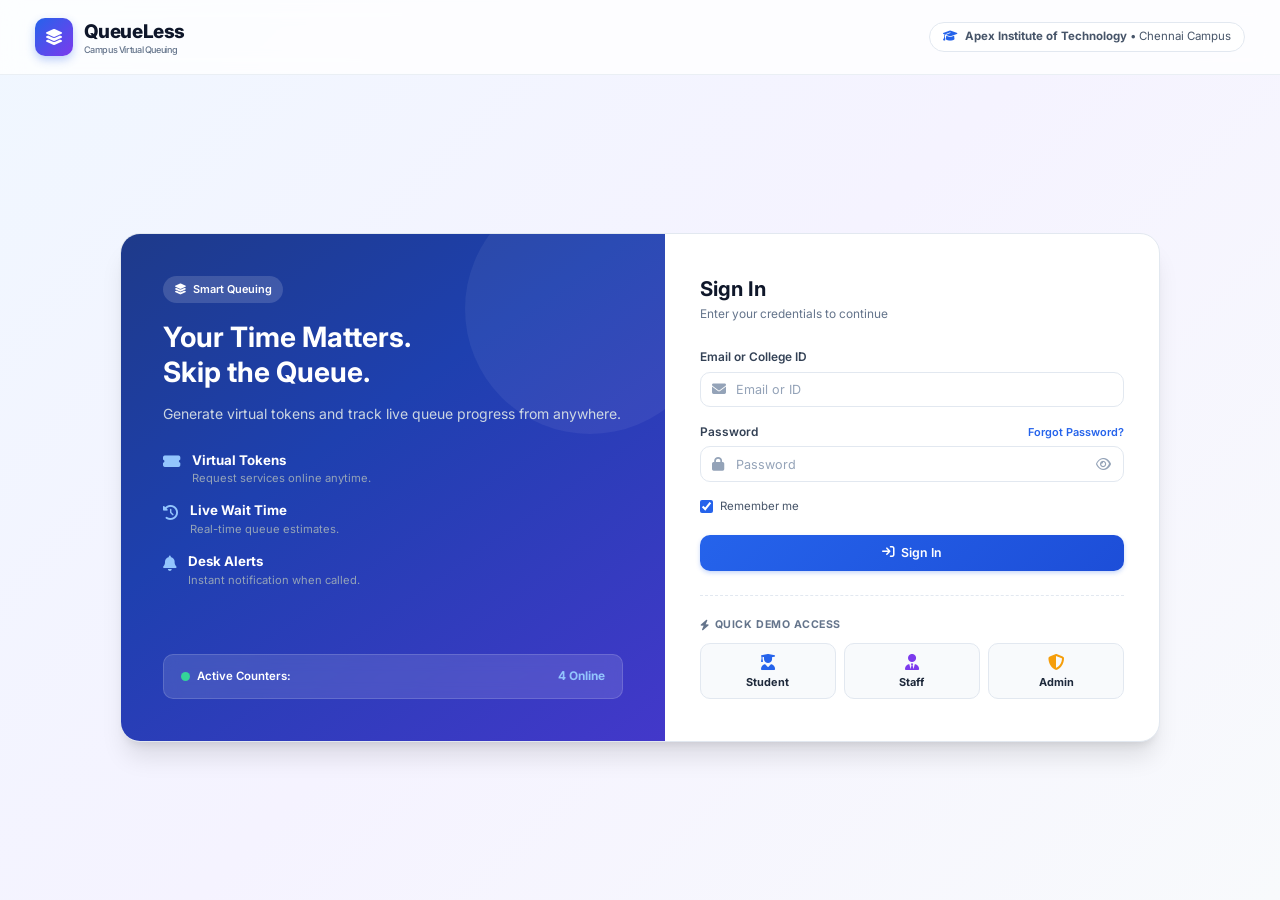
==== commit 75c547fe: "clean: remove prototype disclaimer and streamline login text" ====
--- a/index.html
+++ b/index.html
@@ -40,33 +40,33 @@
       <div class="auth-hero-pane">
         <div class="auth-hero-content">
           <div style="display: inline-flex; align-items: center; gap: 0.5rem; background: rgba(255,255,255,0.15); padding: 0.35rem 0.8rem; border-radius: var(--radius-full); font-size: 0.78rem; font-weight: 600; margin-bottom: 1.25rem;">
-            <i class="fa-solid fa-sparkles"></i> Smart Campus Office 2.0
+            <i class="fa-solid fa-layer-group"></i> Smart Queuing
           </div>
           <h2>Your Time Matters.<br>Skip the Queue.</h2>
           <p>
-            Eliminate hours spent standing outside administrative offices. Generate virtual tokens, monitor real-time queue progress, and arrive right when it's your turn.
+            Generate virtual tokens and track live queue progress from anywhere.
           </p>
 
           <div class="feature-list">
             <div class="feature-item">
               <i class="fa-solid fa-ticket-simple"></i>
               <div>
-                <h4>Instant Virtual Tokens</h4>
-                <p>Request services online from anywhere inside or outside campus.</p>
+                <h4>Virtual Tokens</h4>
+                <p>Request services online anytime.</p>
               </div>
             </div>
             <div class="feature-item">
               <i class="fa-solid fa-clock-rotate-left"></i>
               <div>
-                <h4>Smart Wait Estimation</h4>
-                <p>Dynamic calculations based on active counters and queue load.</p>
+                <h4>Live Wait Time</h4>
+                <p>Real-time queue estimates.</p>
               </div>
             </div>
             <div class="feature-item">
               <i class="fa-solid fa-bell"></i>
               <div>
-                <h4>Live Counter Tracking</h4>
-                <p>Get notified when your token is called to the service counter.</p>
+                <h4>Desk Alerts</h4>
+                <p>Instant notification when called.</p>
               </div>
             </div>
           </div>
@@ -75,25 +75,25 @@
         <div class="live-ticker-badge">
           <div style="display: flex; align-items: center;">
             <span class="pulse-dot"></span>
-            <span style="font-size: 0.82rem; font-weight: 600;">Office Counters Active Now:</span>
-          </div>
-          <span style="font-size: 0.85rem; font-weight: 700; color: #93c5fd;" id="active-counters-counter">4 Counters Online</span>
+            <span style="font-size: 0.82rem; font-weight: 600;">Active Counters:</span>
+          </div>
+          <span style="font-size: 0.85rem; font-weight: 700; color: #93c5fd;" id="active-counters-counter">4 Online</span>
         </div>
       </div>
 
       <!-- Right Form Pane -->
       <div class="auth-form-pane">
         <div class="auth-form-header">
-          <h3>Sign in to QueueLess</h3>
-          <p>Enter your institutional credentials or use quick demo access</p>
+          <h3>Sign In</h3>
+          <p>Enter your credentials to continue</p>
         </div>
 
         <form id="login-form">
           <div class="form-group">
-            <label class="form-label" for="login-email">Email or Register / Staff ID</label>
+            <label class="form-label" for="login-email">Email or College ID</label>
             <div class="input-with-icon">
               <i class="fa-solid fa-envelope icon-prefix"></i>
-              <input type="email" id="login-email" class="form-control" placeholder="student@college.edu or 21BCE1042" required autocomplete="email">
+              <input type="email" id="login-email" class="form-control" placeholder="Email or ID" required autocomplete="email">
             </div>
           </div>
 
@@ -104,7 +104,7 @@
             </div>
             <div class="input-with-icon">
               <i class="fa-solid fa-lock icon-prefix"></i>
-              <input type="password" id="login-password" class="form-control" placeholder="Enter your password" required autocomplete="current-password">
+              <input type="password" id="login-password" class="form-control" placeholder="Password" required autocomplete="current-password">
               <button type="button" class="toggle-password" id="toggle-password-btn" aria-label="Toggle password visibility">
                 <i class="fa-regular fa-eye"></i>
               </button>
@@ -114,7 +114,7 @@
           <div style="display: flex; align-items: center; justify-content: space-between; margin-bottom: 1.4rem;">
             <label style="display: flex; align-items: center; gap: 0.5rem; font-size: 0.82rem; color: var(--slate-600); cursor: pointer;">
               <input type="checkbox" id="remember-me" checked style="accent-color: var(--primary-600);">
-              Remember this device
+              Remember me
             </label>
           </div>
 
@@ -126,34 +126,24 @@
         <!-- Quick 1-Click Demo Logins -->
         <div class="demo-accounts-section">
           <div class="demo-pills-label">
-            <i class="fa-solid fa-wand-magic-sparkles"></i> One-Click Demo Access
+            <i class="fa-solid fa-bolt"></i> Quick Demo Access
           </div>
 
           <div class="demo-buttons-grid">
-            <button type="button" class="demo-btn student" id="demo-student-btn" title="Login as Student (Aarav Patel)">
+            <button type="button" class="demo-btn student" id="demo-student-btn" title="Login as Student">
               <i class="fa-solid fa-user-graduate"></i>
               <span class="role-title">Student</span>
-              <span class="role-desc">student@college.edu</span>
             </button>
 
-            <button type="button" class="demo-btn staff" id="demo-staff-btn" title="Login as Office Staff (Mrs. Rekha Sharma)">
+            <button type="button" class="demo-btn staff" id="demo-staff-btn" title="Login as Staff">
               <i class="fa-solid fa-user-tie"></i>
               <span class="role-title">Staff</span>
-              <span class="role-desc">staff@college.edu</span>
             </button>
 
-            <button type="button" class="demo-btn admin" id="demo-admin-btn" title="Login as Administrator (Dean Office)">
+            <button type="button" class="demo-btn admin" id="demo-admin-btn" title="Login as Admin">
               <i class="fa-solid fa-shield-halved"></i>
               <span class="role-title">Admin</span>
-              <span class="role-desc">admin@college.edu</span>
             </button>
-          </div>
-
-          <div class="disclaimer-banner">
-            <i class="fa-solid fa-circle-info" style="color: var(--primary-600);"></i>
-            <span>
-              <strong>Demo Prototype:</strong> Standard demo password is <code>Queue123!</code>. Client-side authentication is for demonstration only.
-            </span>
           </div>
         </div>
 
@@ -171,7 +161,7 @@
       </div>
       <div class="modal-body">
         <p style="font-size: 0.88rem; color: var(--slate-600); margin-bottom: 1.25rem;">
-          In this prototype environment, enter your registered college email address to receive mock password reset instructions.
+          Enter your registered college email address to receive password reset instructions.
         </p>
         <div class="form-group">
           <label class="form-label" for="recovery-email">College Email ID</label>
